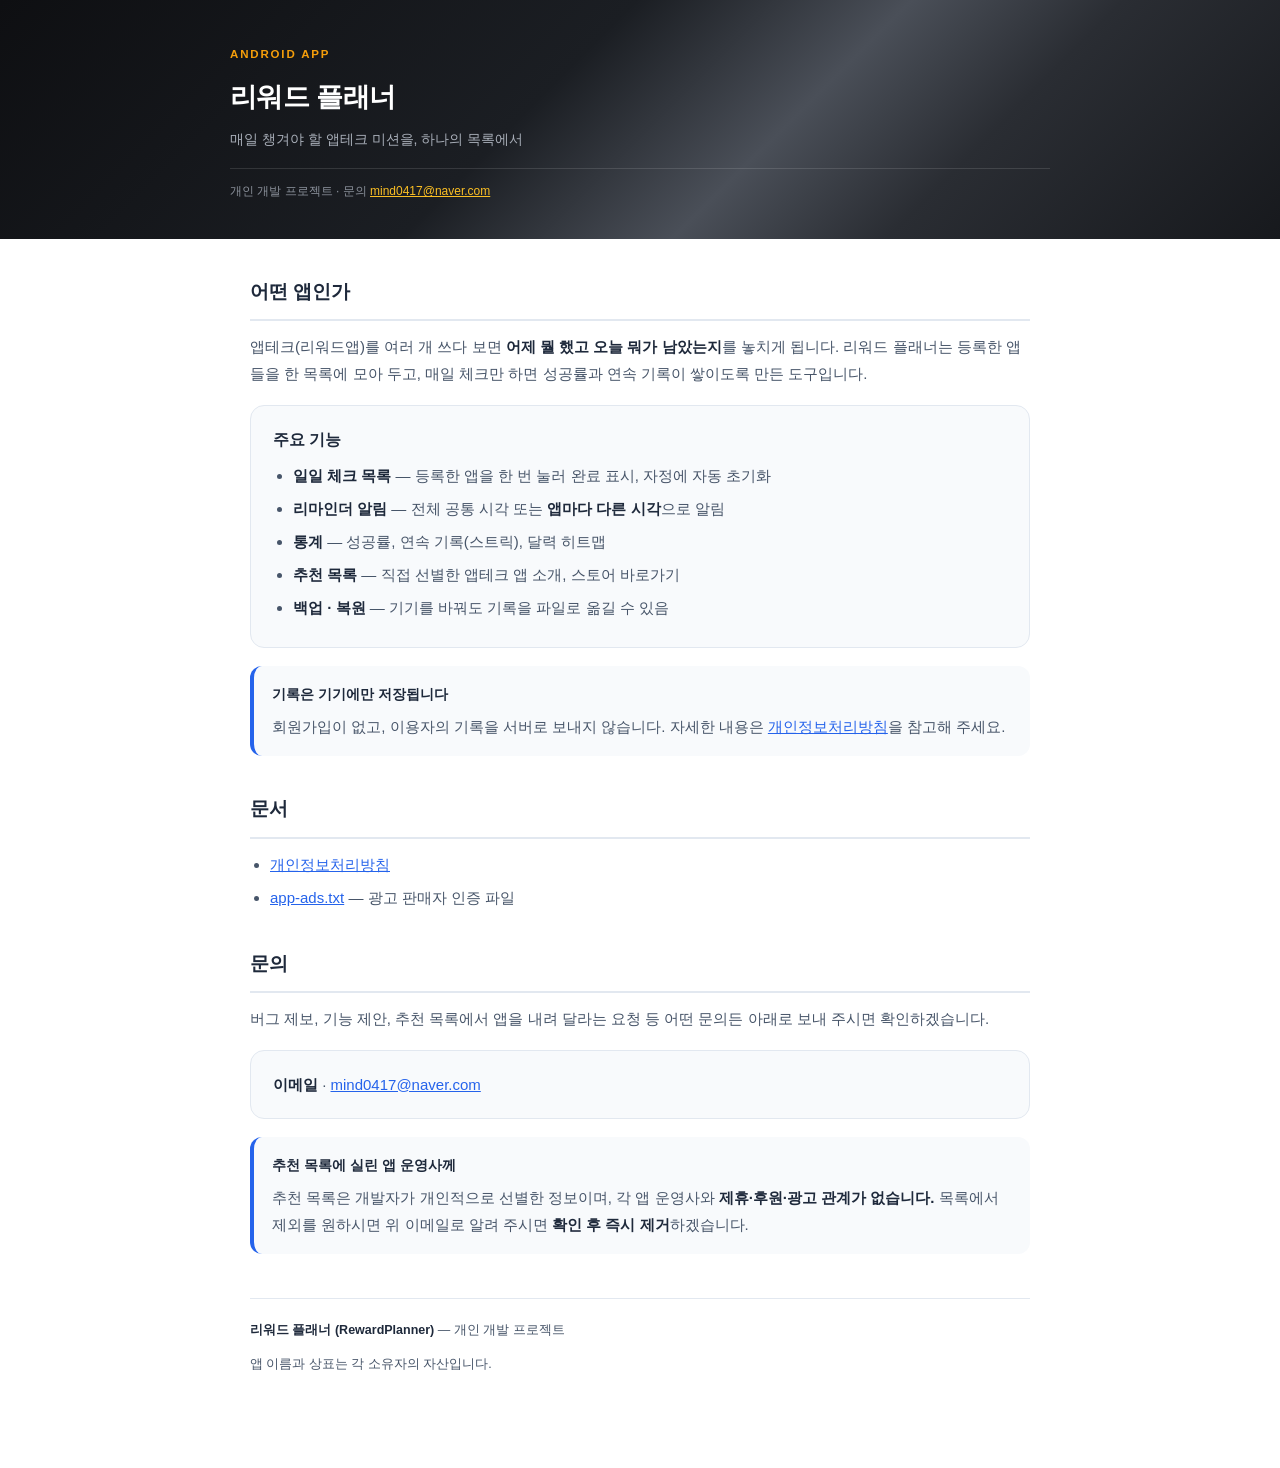
==== index.html @ de0d8589 "초기 세팅" ====
<!DOCTYPE html>
<html lang="ko">
<head>
<meta charset="UTF-8">
<meta name="viewport" content="width=device-width, initial-scale=1.0">
<title>리워드 플래너 — 앱테크 리워드 관리</title>
<meta name="description" content="매일 리워드앱 미션을 챙기고 성공률·연속기록을 추적하는 안드로이드 앱, 리워드 플래너.">
<link rel="stylesheet" href="_style.css">
</head>
<body>
<header>
  <div class="inner">
    <div class="eyebrow">Android App</div>
    <h1>리워드 플래너</h1>
    <p>매일 챙겨야 할 앱테크 미션을, 하나의 목록에서</p>
    <div class="meta">개인 개발 프로젝트 · 문의 <a href="mailto:mind0417@naver.com" style="color:#FBBF24">mind0417@naver.com</a></div>
  </div>
</header>

<div class="wrap">

<h2>어떤 앱인가</h2>
<p>앱테크(리워드앱)를 여러 개 쓰다 보면 <strong>어제 뭘 했고 오늘 뭐가 남았는지</strong>를 놓치게 됩니다.
리워드 플래너는 등록한 앱들을 한 목록에 모아 두고, 매일 체크만 하면
성공률과 연속 기록이 쌓이도록 만든 도구입니다.</p>

<div class="card">
  <h3>주요 기능</h3>
  <ul style="margin-bottom:0">
    <li><strong>일일 체크 목록</strong> — 등록한 앱을 한 번 눌러 완료 표시, 자정에 자동 초기화</li>
    <li><strong>리마인더 알림</strong> — 전체 공통 시각 또는 <strong>앱마다 다른 시각</strong>으로 알림</li>
    <li><strong>통계</strong> — 성공률, 연속 기록(스트릭), 달력 히트맵</li>
    <li><strong>추천 목록</strong> — 직접 선별한 앱테크 앱 소개, 스토어 바로가기</li>
    <li><strong>백업 · 복원</strong> — 기기를 바꿔도 기록을 파일로 옮길 수 있음</li>
  </ul>
</div>

<div class="box">
  <div class="t">기록은 기기에만 저장됩니다</div>
  <p>회원가입이 없고, 이용자의 기록을 서버로 보내지 않습니다.
  자세한 내용은 <a href="privacy.html">개인정보처리방침</a>을 참고해 주세요.</p>
</div>

<h2>문서</h2>
<ul>
  <li><a href="privacy.html">개인정보처리방침</a></li>
  <li><a href="app-ads.txt">app-ads.txt</a> — 광고 판매자 인증 파일</li>
</ul>

<h2>문의</h2>
<p>버그 제보, 기능 제안, 추천 목록에서 앱을 내려 달라는 요청 등
어떤 문의든 아래로 보내 주시면 확인하겠습니다.</p>
<div class="card">
  <p style="margin-bottom:0"><strong>이메일</strong> ·
  <a href="mailto:mind0417@naver.com">mind0417@naver.com</a></p>
</div>

<div class="box">
  <div class="t">추천 목록에 실린 앱 운영사께</div>
  <p>추천 목록은 개발자가 개인적으로 선별한 정보이며, 각 앱 운영사와
  <strong>제휴·후원·광고 관계가 없습니다.</strong>
  목록에서 제외를 원하시면 위 이메일로 알려 주시면 <strong>확인 후 즉시 제거</strong>하겠습니다.</p>
</div>

<footer>
  <p><strong>리워드 플래너 (RewardPlanner)</strong> — 개인 개발 프로젝트</p>
  <p>앱 이름과 상표는 각 소유자의 자산입니다.</p>
</footer>
</div>
</body>
</html>
---- _style.css ----
/* 공통 스타일 — 두 페이지가 같은 톤을 쓰도록 분리 */
:root{
  --bg:#FFFFFF; --surface:#F8FAFC; --border:#E2E8F0;
  --text:#1E293B; --text2:#475569; --muted:#94A3B8;
  --accent:#2563EB; --gold:#F59E0B;
  --font:-apple-system,BlinkMacSystemFont,"Apple SD Gothic Neo","Pretendard","Malgun Gothic",sans-serif;
  --mono:"SF Mono","Fira Code",Consolas,monospace;
}
@media (prefers-color-scheme:dark){
  :root{
    --bg:#0F172A; --surface:#1E293B; --border:#334155;
    --text:#F1F5F9; --text2:#CBD5E1; --muted:#64748B;
    --accent:#60A5FA; --gold:#FBBF24;
  }
}
*{box-sizing:border-box;margin:0;padding:0}
body{font-family:var(--font);background:var(--bg);color:var(--text);
  line-height:1.8;font-size:15px;-webkit-font-smoothing:antialiased}
.wrap{max-width:820px;margin:0 auto;padding:0 20px 80px}
header{background:linear-gradient(135deg,#0E0F12 0%,#1B1E23 42%,#4A4F58 60%,#2A2D33 74%,#17191D 100%);
  color:#fff;padding:44px 20px 36px;margin-bottom:32px}
header .inner{max-width:820px;margin:0 auto}
header .eyebrow{font-size:11.5px;letter-spacing:.16em;text-transform:uppercase;color:var(--gold);font-weight:700}
header h1{font-size:27px;font-weight:800;margin:8px 0 6px;letter-spacing:-.02em}
header p{color:#A8AEB8;font-size:14px}
header .meta{margin-top:16px;padding-top:12px;font-size:12px;color:#8B919B;
  border-top:1px solid rgba(255,255,255,.12)}
h2{font-size:19px;font-weight:800;margin:36px 0 12px;padding-bottom:10px;border-bottom:2px solid var(--border)}
h3{font-size:15.5px;font-weight:700;margin:22px 0 8px}
p{margin-bottom:12px;color:var(--text2)}
p strong,li strong,td strong{color:var(--text);font-weight:700}
ul,ol{margin:0 0 14px 20px;color:var(--text2)}
li{margin-bottom:6px}
a{color:var(--accent)}
code{font-family:var(--mono);font-size:12.5px;background:var(--surface);
  padding:2px 6px;border-radius:5px;color:var(--text);word-break:break-all}
table{width:100%;border-collapse:collapse;margin:14px 0 18px;font-size:14px;display:block;overflow-x:auto}
th,td{border:1px solid var(--border);padding:9px 12px;text-align:left;vertical-align:top}
th{background:var(--surface);font-weight:700;white-space:nowrap}
.box{border-radius:12px;padding:16px 18px;margin:16px 0;border-left:4px solid var(--accent);background:var(--surface)}
.box .t{font-weight:800;font-size:14px;margin-bottom:6px;color:var(--text)}
.box p:last-child{margin-bottom:0}
footer{border-top:1px solid var(--border);margin-top:44px;padding-top:20px;color:var(--muted);font-size:12.5px}
footer a{color:var(--muted)}
.card{background:var(--surface);border:1px solid var(--border);border-radius:14px;padding:20px 22px;margin:18px 0}
.card h3{margin-top:0}
@media(max-width:600px){header h1{font-size:22px}.wrap{padding:0 14px 60px}}
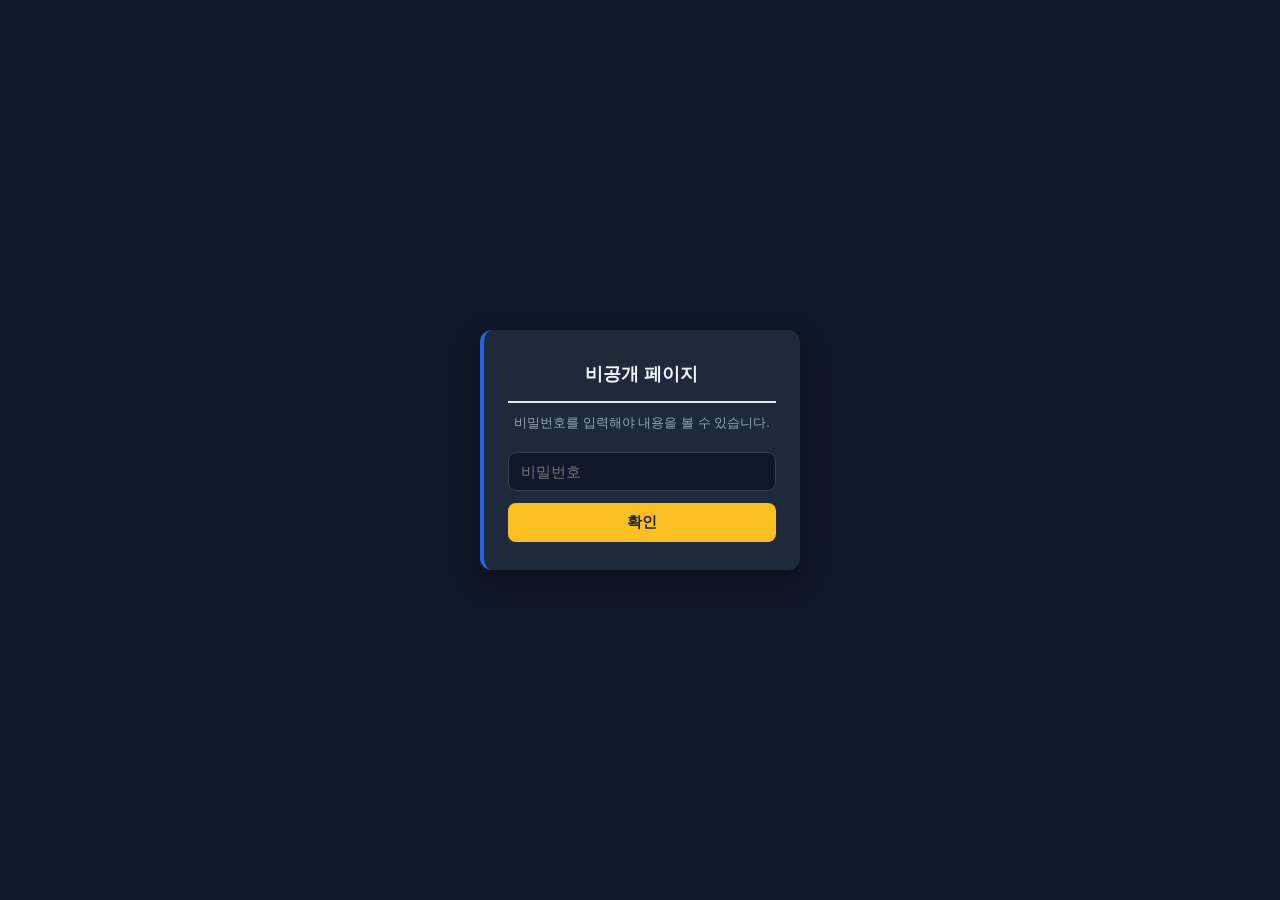
==== commit 426d87e0: "크롤링 금지" ====
--- a/index.html
+++ b/index.html
@@ -5,9 +5,93 @@
 <meta name="viewport" content="width=device-width, initial-scale=1.0">
 <title>리워드 플래너 — 앱테크 리워드 관리</title>
 <meta name="description" content="매일 리워드앱 미션을 챙기고 성공률·연속기록을 추적하는 안드로이드 앱, 리워드 플래너.">
-<link rel="stylesheet" href="_style.css">
+<meta name="robots" content="noindex, nofollow, noarchive, nosnippet">
+<link rel="stylesheet" href="style.css">
+<style>
+  /* 복사/드래그 방지 (참고용 — 페이지 소스 자체는 항상 열람 가능) */
+  body {
+    -webkit-user-select: none;
+    -moz-user-select: none;
+    -ms-user-select: none;
+    user-select: none;
+  }
+
+  /* 비밀번호 가리개 */
+  #password-gate {
+    position: fixed;
+    inset: 0;
+    z-index: 9999;
+    display: flex;
+    align-items: center;
+    justify-content: center;
+    background: #0f172a;
+    padding: 24px;
+  }
+  #password-gate .box {
+    width: 100%;
+    max-width: 320px;
+    background: #1e293b;
+    border-radius: 12px;
+    padding: 28px 24px;
+    text-align: center;
+    box-shadow: 0 10px 30px rgba(0,0,0,.35);
+  }
+  #password-gate h2 {
+    margin: 0 0 8px;
+    font-size: 18px;
+    color: #f1f5f9;
+  }
+  #password-gate p {
+    margin: 0 0 18px;
+    font-size: 13px;
+    color: #94a3b8;
+  }
+  #password-gate input[type="password"] {
+    width: 100%;
+    box-sizing: border-box;
+    padding: 10px 12px;
+    border-radius: 8px;
+    border: 1px solid #334155;
+    background: #0f172a;
+    color: #f1f5f9;
+    font-size: 15px;
+    margin-bottom: 12px;
+  }
+  #password-gate button {
+    width: 100%;
+    padding: 10px 12px;
+    border-radius: 8px;
+    border: none;
+    background: #FBBF24;
+    color: #1e293b;
+    font-weight: 700;
+    font-size: 15px;
+    cursor: pointer;
+  }
+  #password-error {
+    display: none;
+    margin-top: 10px;
+    font-size: 13px;
+    color: #f87171;
+  }
+  #protected-content {
+    display: none;
+  }
+</style>
 </head>
 <body>
+
+<div id="password-gate">
+  <form class="box" id="password-form" autocomplete="off">
+    <h2>비공개 페이지</h2>
+    <p>비밀번호를 입력해야 내용을 볼 수 있습니다.</p>
+    <input type="password" id="password-input" placeholder="비밀번호" autocomplete="off">
+    <button type="submit">확인</button>
+    <div id="password-error">비밀번호가 올바르지 않습니다.</div>
+  </form>
+</div>
+
+<div id="protected-content">
 <header>
   <div class="inner">
     <div class="eyebrow">Android App</div>
@@ -67,5 +151,47 @@
   <p>앱 이름과 상표는 각 소유자의 자산입니다.</p>
 </footer>
 </div>
+</div>
+
+<script>
+(function () {
+  var CORRECT_PASSWORD = '1111';
+  var gate = document.getElementById('password-gate');
+  var content = document.getElementById('protected-content');
+  var form = document.getElementById('password-form');
+  var input = document.getElementById('password-input');
+  var errorMsg = document.getElementById('password-error');
+
+  function unlock() {
+    gate.style.display = 'none';
+    content.style.display = '';
+    try { sessionStorage.setItem('rp_unlocked', '1'); } catch (e) {}
+  }
+
+  try {
+    if (sessionStorage.getItem('rp_unlocked') === '1') {
+      unlock();
+    }
+  } catch (e) {}
+
+  form.addEventListener('submit', function (e) {
+    e.preventDefault();
+    if (input.value === CORRECT_PASSWORD) {
+      unlock();
+    } else {
+      errorMsg.style.display = 'block';
+      input.value = '';
+      input.focus();
+    }
+  });
+})();
+
+// 우클릭 / 복사 / 드래그 방지 (참고용 방어 — 완전한 차단은 아님)
+document.addEventListener('contextmenu', function (e) { e.preventDefault(); });
+document.addEventListener('copy', function (e) { e.preventDefault(); });
+document.addEventListener('cut', function (e) { e.preventDefault(); });
+document.addEventListener('dragstart', function (e) { e.preventDefault(); });
+</script>
+
 </body>
 </html>
--- a/style.css
+++ b/style.css
@@ -0,0 +1,47 @@
+/* 공통 스타일 — 두 페이지가 같은 톤을 쓰도록 분리 */
+:root{
+  --bg:#FFFFFF; --surface:#F8FAFC; --border:#E2E8F0;
+  --text:#1E293B; --text2:#475569; --muted:#94A3B8;
+  --accent:#2563EB; --gold:#F59E0B;
+  --font:-apple-system,BlinkMacSystemFont,"Apple SD Gothic Neo","Pretendard","Malgun Gothic",sans-serif;
+  --mono:"SF Mono","Fira Code",Consolas,monospace;
+}
+@media (prefers-color-scheme:dark){
+  :root{
+    --bg:#0F172A; --surface:#1E293B; --border:#334155;
+    --text:#F1F5F9; --text2:#CBD5E1; --muted:#64748B;
+    --accent:#60A5FA; --gold:#FBBF24;
+  }
+}
+*{box-sizing:border-box;margin:0;padding:0}
+body{font-family:var(--font);background:var(--bg);color:var(--text);
+  line-height:1.8;font-size:15px;-webkit-font-smoothing:antialiased}
+.wrap{max-width:820px;margin:0 auto;padding:0 20px 80px}
+header{background:linear-gradient(135deg,#0E0F12 0%,#1B1E23 42%,#4A4F58 60%,#2A2D33 74%,#17191D 100%);
+  color:#fff;padding:44px 20px 36px;margin-bottom:32px}
+header .inner{max-width:820px;margin:0 auto}
+header .eyebrow{font-size:11.5px;letter-spacing:.16em;text-transform:uppercase;color:var(--gold);font-weight:700}
+header h1{font-size:27px;font-weight:800;margin:8px 0 6px;letter-spacing:-.02em}
+header p{color:#A8AEB8;font-size:14px}
+header .meta{margin-top:16px;padding-top:12px;font-size:12px;color:#8B919B;
+  border-top:1px solid rgba(255,255,255,.12)}
+h2{font-size:19px;font-weight:800;margin:36px 0 12px;padding-bottom:10px;border-bottom:2px solid var(--border)}
+h3{font-size:15.5px;font-weight:700;margin:22px 0 8px}
+p{margin-bottom:12px;color:var(--text2)}
+p strong,li strong,td strong{color:var(--text);font-weight:700}
+ul,ol{margin:0 0 14px 20px;color:var(--text2)}
+li{margin-bottom:6px}
+a{color:var(--accent)}
+code{font-family:var(--mono);font-size:12.5px;background:var(--surface);
+  padding:2px 6px;border-radius:5px;color:var(--text);word-break:break-all}
+table{width:100%;border-collapse:collapse;margin:14px 0 18px;font-size:14px;display:block;overflow-x:auto}
+th,td{border:1px solid var(--border);padding:9px 12px;text-align:left;vertical-align:top}
+th{background:var(--surface);font-weight:700;white-space:nowrap}
+.box{border-radius:12px;padding:16px 18px;margin:16px 0;border-left:4px solid var(--accent);background:var(--surface)}
+.box .t{font-weight:800;font-size:14px;margin-bottom:6px;color:var(--text)}
+.box p:last-child{margin-bottom:0}
+footer{border-top:1px solid var(--border);margin-top:44px;padding-top:20px;color:var(--muted);font-size:12.5px}
+footer a{color:var(--muted)}
+.card{background:var(--surface);border:1px solid var(--border);border-radius:14px;padding:20px 22px;margin:18px 0}
+.card h3{margin-top:0}
+@media(max-width:600px){header h1{font-size:22px}.wrap{padding:0 14px 60px}}
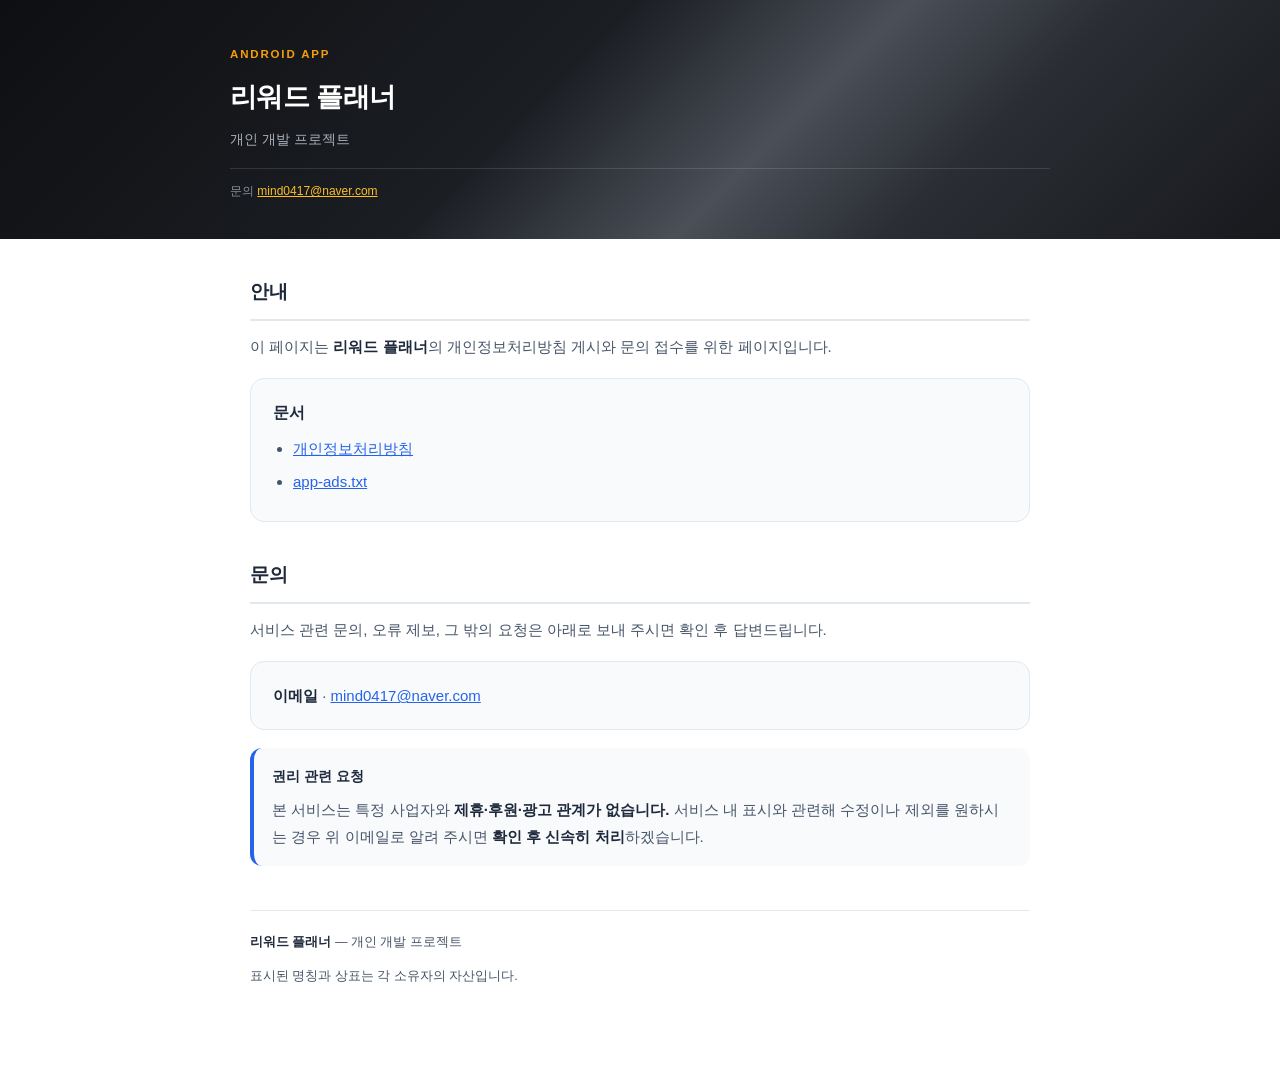
==== commit 77b8715d: "index 문서 임시 비노출 및 robots 파일 수정" ====
--- a/index.html
+++ b/index.html
@@ -3,195 +3,52 @@
 <head>
 <meta charset="UTF-8">
 <meta name="viewport" content="width=device-width, initial-scale=1.0">
-<title>리워드 플래너 — 앱테크 리워드 관리</title>
-<meta name="description" content="매일 리워드앱 미션을 챙기고 성공률·연속기록을 추적하는 안드로이드 앱, 리워드 플래너.">
-<meta name="robots" content="noindex, nofollow, noarchive, nosnippet">
+<title>리워드 플래너</title>
+<meta name="description" content="리워드 플래너 - 개인정보처리방침 및 문의 안내">
+<meta name="robots" content="noindex">
 <link rel="stylesheet" href="style.css">
-<style>
-  /* 복사/드래그 방지 (참고용 — 페이지 소스 자체는 항상 열람 가능) */
-  body {
-    -webkit-user-select: none;
-    -moz-user-select: none;
-    -ms-user-select: none;
-    user-select: none;
-  }
-
-  /* 비밀번호 가리개 */
-  #password-gate {
-    position: fixed;
-    inset: 0;
-    z-index: 9999;
-    display: flex;
-    align-items: center;
-    justify-content: center;
-    background: #0f172a;
-    padding: 24px;
-  }
-  #password-gate .box {
-    width: 100%;
-    max-width: 320px;
-    background: #1e293b;
-    border-radius: 12px;
-    padding: 28px 24px;
-    text-align: center;
-    box-shadow: 0 10px 30px rgba(0,0,0,.35);
-  }
-  #password-gate h2 {
-    margin: 0 0 8px;
-    font-size: 18px;
-    color: #f1f5f9;
-  }
-  #password-gate p {
-    margin: 0 0 18px;
-    font-size: 13px;
-    color: #94a3b8;
-  }
-  #password-gate input[type="password"] {
-    width: 100%;
-    box-sizing: border-box;
-    padding: 10px 12px;
-    border-radius: 8px;
-    border: 1px solid #334155;
-    background: #0f172a;
-    color: #f1f5f9;
-    font-size: 15px;
-    margin-bottom: 12px;
-  }
-  #password-gate button {
-    width: 100%;
-    padding: 10px 12px;
-    border-radius: 8px;
-    border: none;
-    background: #FBBF24;
-    color: #1e293b;
-    font-weight: 700;
-    font-size: 15px;
-    cursor: pointer;
-  }
-  #password-error {
-    display: none;
-    margin-top: 10px;
-    font-size: 13px;
-    color: #f87171;
-  }
-  #protected-content {
-    display: none;
-  }
-</style>
 </head>
 <body>
-
-<div id="password-gate">
-  <form class="box" id="password-form" autocomplete="off">
-    <h2>비공개 페이지</h2>
-    <p>비밀번호를 입력해야 내용을 볼 수 있습니다.</p>
-    <input type="password" id="password-input" placeholder="비밀번호" autocomplete="off">
-    <button type="submit">확인</button>
-    <div id="password-error">비밀번호가 올바르지 않습니다.</div>
-  </form>
-</div>
-
-<div id="protected-content">
 <header>
   <div class="inner">
     <div class="eyebrow">Android App</div>
     <h1>리워드 플래너</h1>
-    <p>매일 챙겨야 할 앱테크 미션을, 하나의 목록에서</p>
-    <div class="meta">개인 개발 프로젝트 · 문의 <a href="mailto:mind0417@naver.com" style="color:#FBBF24">mind0417@naver.com</a></div>
+    <p>개인 개발 프로젝트</p>
+    <div class="meta">문의 <a href="mailto:mind0417@naver.com" style="color:#FBBF24">mind0417@naver.com</a></div>
   </div>
 </header>
 
 <div class="wrap">
 
-<h2>어떤 앱인가</h2>
-<p>앱테크(리워드앱)를 여러 개 쓰다 보면 <strong>어제 뭘 했고 오늘 뭐가 남았는지</strong>를 놓치게 됩니다.
-리워드 플래너는 등록한 앱들을 한 목록에 모아 두고, 매일 체크만 하면
-성공률과 연속 기록이 쌓이도록 만든 도구입니다.</p>
+<h2>안내</h2>
+<p>이 페이지는 <strong>리워드 플래너</strong>의 개인정보처리방침 게시와 문의 접수를 위한 페이지입니다.</p>
 
 <div class="card">
-  <h3>주요 기능</h3>
+  <h3>문서</h3>
   <ul style="margin-bottom:0">
-    <li><strong>일일 체크 목록</strong> — 등록한 앱을 한 번 눌러 완료 표시, 자정에 자동 초기화</li>
-    <li><strong>리마인더 알림</strong> — 전체 공통 시각 또는 <strong>앱마다 다른 시각</strong>으로 알림</li>
-    <li><strong>통계</strong> — 성공률, 연속 기록(스트릭), 달력 히트맵</li>
-    <li><strong>추천 목록</strong> — 직접 선별한 앱테크 앱 소개, 스토어 바로가기</li>
-    <li><strong>백업 · 복원</strong> — 기기를 바꿔도 기록을 파일로 옮길 수 있음</li>
+    <li><a href="privacy.html">개인정보처리방침</a></li>
+    <li><a href="app-ads.txt">app-ads.txt</a></li>
   </ul>
 </div>
 
-<div class="box">
-  <div class="t">기록은 기기에만 저장됩니다</div>
-  <p>회원가입이 없고, 이용자의 기록을 서버로 보내지 않습니다.
-  자세한 내용은 <a href="privacy.html">개인정보처리방침</a>을 참고해 주세요.</p>
-</div>
-
-<h2>문서</h2>
-<ul>
-  <li><a href="privacy.html">개인정보처리방침</a></li>
-  <li><a href="app-ads.txt">app-ads.txt</a> — 광고 판매자 인증 파일</li>
-</ul>
-
 <h2>문의</h2>
-<p>버그 제보, 기능 제안, 추천 목록에서 앱을 내려 달라는 요청 등
-어떤 문의든 아래로 보내 주시면 확인하겠습니다.</p>
+<p>서비스 관련 문의, 오류 제보, 그 밖의 요청은 아래로 보내 주시면 확인 후 답변드립니다.</p>
 <div class="card">
   <p style="margin-bottom:0"><strong>이메일</strong> ·
   <a href="mailto:mind0417@naver.com">mind0417@naver.com</a></p>
 </div>
 
 <div class="box">
-  <div class="t">추천 목록에 실린 앱 운영사께</div>
-  <p>추천 목록은 개발자가 개인적으로 선별한 정보이며, 각 앱 운영사와
-  <strong>제휴·후원·광고 관계가 없습니다.</strong>
-  목록에서 제외를 원하시면 위 이메일로 알려 주시면 <strong>확인 후 즉시 제거</strong>하겠습니다.</p>
+  <div class="t">권리 관련 요청</div>
+  <p>본 서비스는 특정 사업자와 <strong>제휴·후원·광고 관계가 없습니다.</strong>
+  서비스 내 표시와 관련해 수정이나 제외를 원하시는 경우 위 이메일로 알려 주시면
+  <strong>확인 후 신속히 처리</strong>하겠습니다.</p>
 </div>
 
 <footer>
-  <p><strong>리워드 플래너 (RewardPlanner)</strong> — 개인 개발 프로젝트</p>
-  <p>앱 이름과 상표는 각 소유자의 자산입니다.</p>
+  <p><strong>리워드 플래너</strong> — 개인 개발 프로젝트</p>
+  <p>표시된 명칭과 상표는 각 소유자의 자산입니다.</p>
 </footer>
 </div>
-</div>
-
-<script>
-(function () {
-  var CORRECT_PASSWORD = '1111';
-  var gate = document.getElementById('password-gate');
-  var content = document.getElementById('protected-content');
-  var form = document.getElementById('password-form');
-  var input = document.getElementById('password-input');
-  var errorMsg = document.getElementById('password-error');
-
-  function unlock() {
-    gate.style.display = 'none';
-    content.style.display = '';
-    try { sessionStorage.setItem('rp_unlocked', '1'); } catch (e) {}
-  }
-
-  try {
-    if (sessionStorage.getItem('rp_unlocked') === '1') {
-      unlock();
-    }
-  } catch (e) {}
-
-  form.addEventListener('submit', function (e) {
-    e.preventDefault();
-    if (input.value === CORRECT_PASSWORD) {
-      unlock();
-    } else {
-      errorMsg.style.display = 'block';
-      input.value = '';
-      input.focus();
-    }
-  });
-})();
-
-// 우클릭 / 복사 / 드래그 방지 (참고용 방어 — 완전한 차단은 아님)
-document.addEventListener('contextmenu', function (e) { e.preventDefault(); });
-document.addEventListener('copy', function (e) { e.preventDefault(); });
-document.addEventListener('cut', function (e) { e.preventDefault(); });
-document.addEventListener('dragstart', function (e) { e.preventDefault(); });
-</script>
-
 </body>
 </html>
